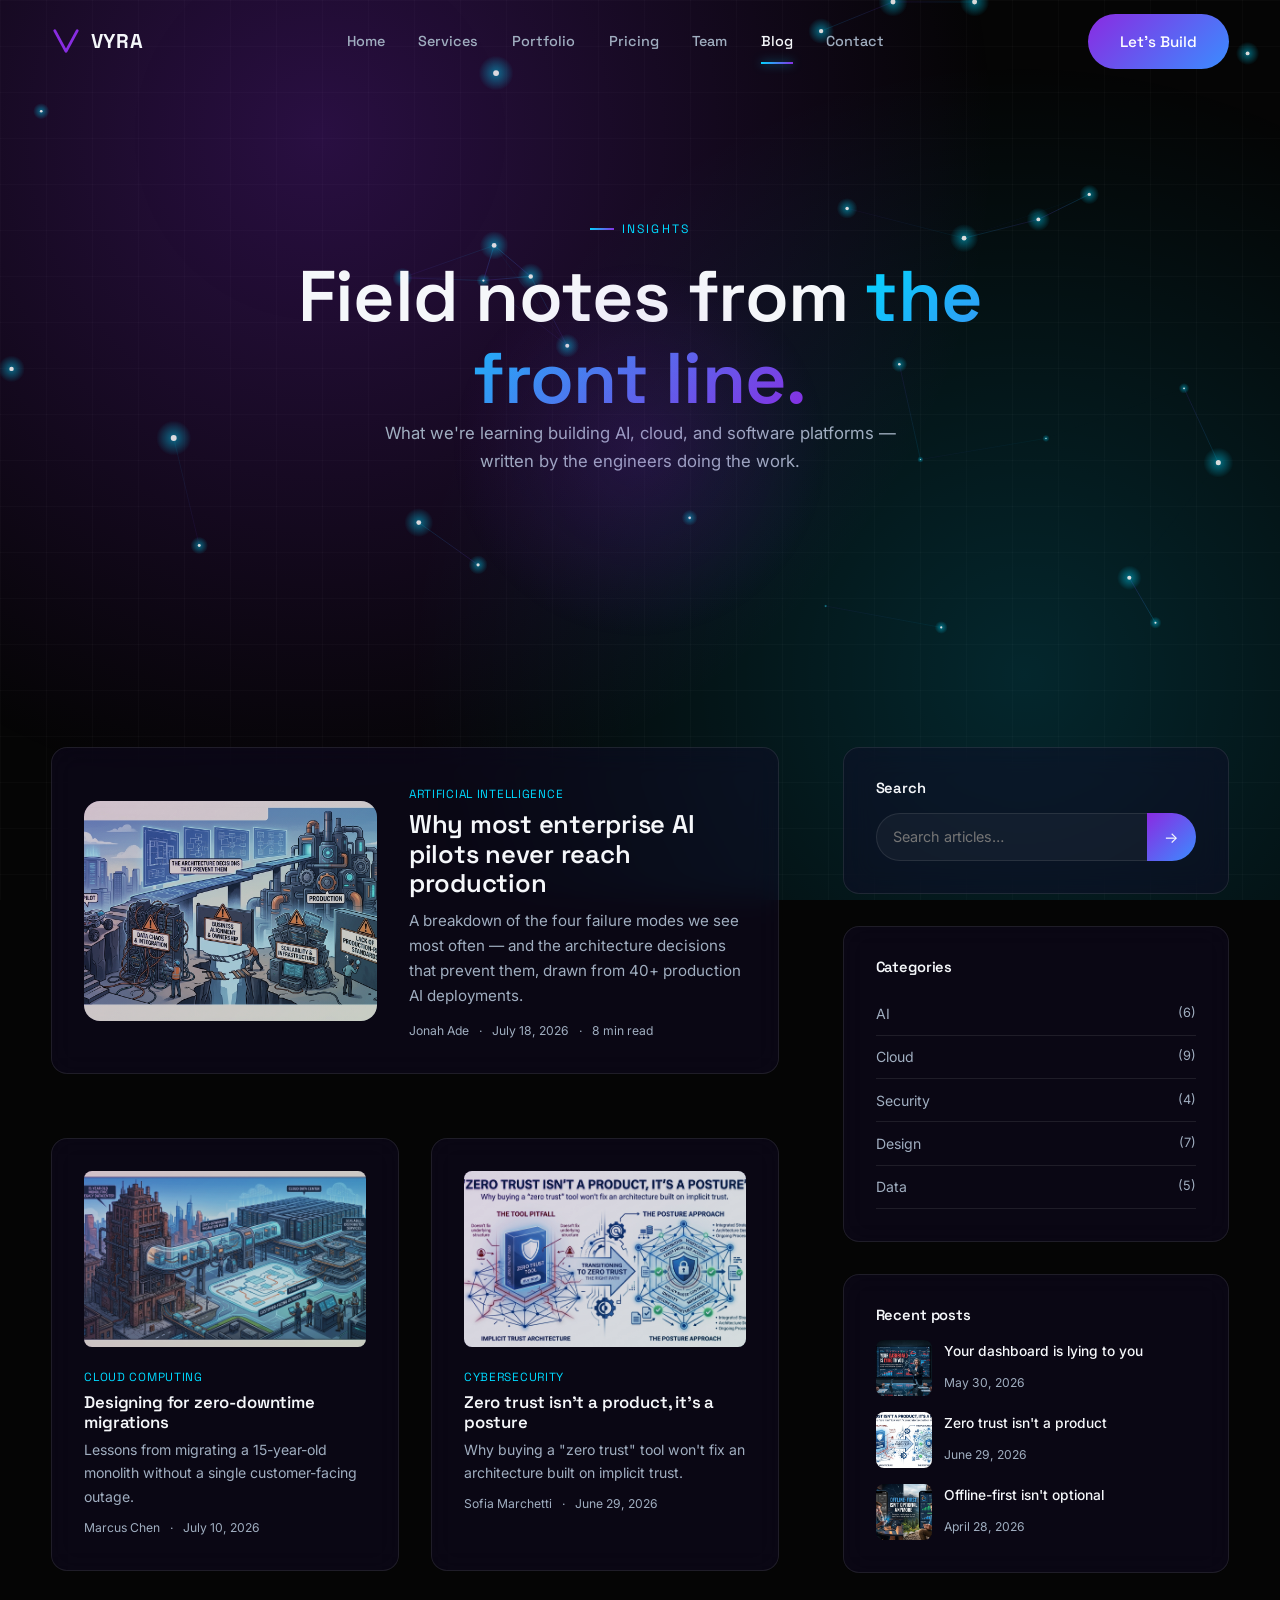
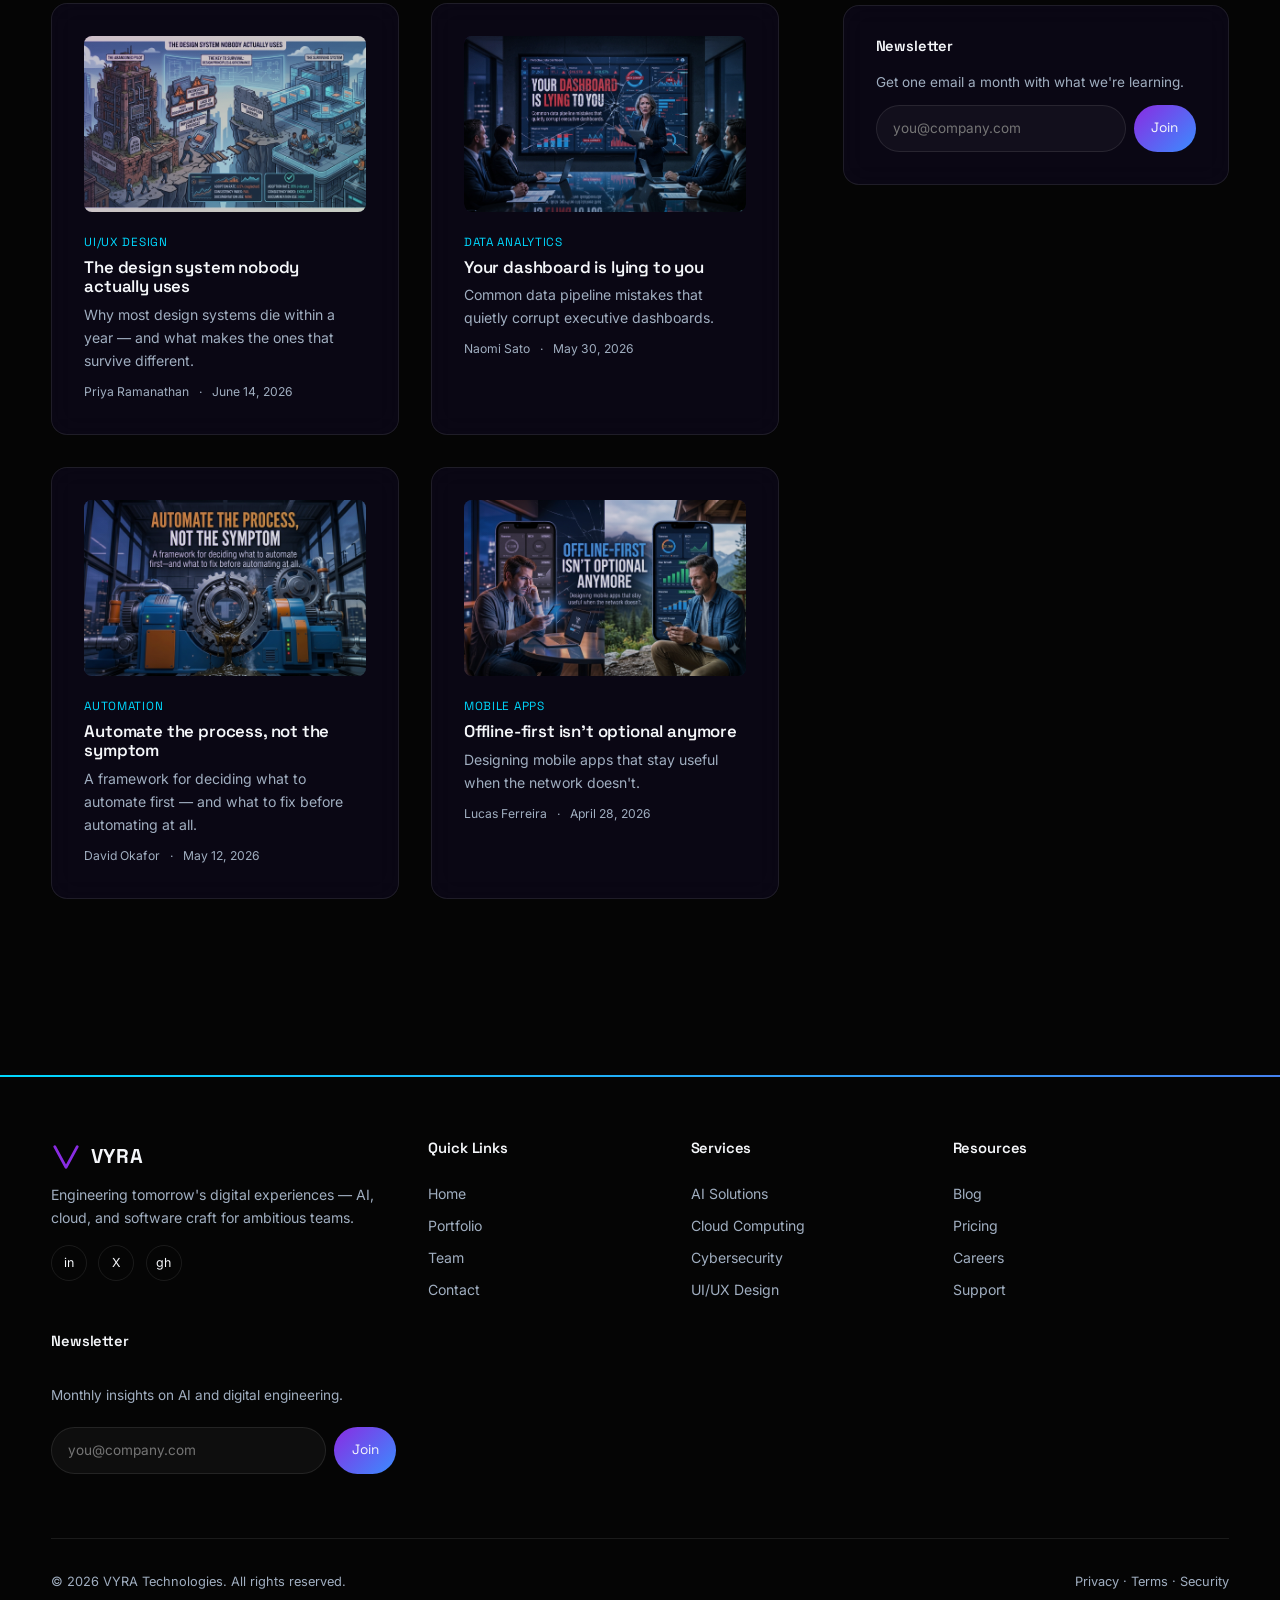
==== blog.html @ a4328eeb "initial commit" ====
<!DOCTYPE html>
<html lang="en">
<head>
<meta charset="UTF-8">
<meta name="viewport" content="width=device-width, initial-scale=1.0">
<title>Blog — VYRA</title>
<meta name="description" content="Insights on AI, cloud engineering, and digital transformation from the VYRA team.">
<link rel="icon" href="icons/favicon.svg" type="image/svg+xml">
<link rel="stylesheet" href="css/main.css">
<link rel="stylesheet" href="css/pages.css">
</head>
<body>

<div class="loader" aria-hidden="true">
  <div class="loader-mark"><svg viewBox="0 0 64 64" fill="none"><path d="M8 10 L32 54 L56 10" stroke="url(#lg)" stroke-width="6" stroke-linecap="round" stroke-linejoin="round"/><defs><linearGradient id="lg" x1="0" y1="0" x2="64" y2="64"><stop offset="0" stop-color="#8A2BE2"/><stop offset="1" stop-color="#00D9FF"/></linearGradient></defs></svg></div>
  <div class="loader-text">VYRA</div>
</div>

<a href="#main" class="skip-link">Skip to content</a>
<div class="scroll-progress"></div>
<div class="cursor-glow"></div>

<header class="navbar">
  <div class="nav-inner">
    <a href="index.html" class="brand"><span class="brand-mark"><svg viewBox="0 0 64 64" fill="none"><path d="M8 10 L32 54 L56 10" stroke="url(#navg)" stroke-width="6" stroke-linecap="round" stroke-linejoin="round"/><defs><linearGradient id="navg" x1="0" y1="0" x2="64" y2="64"><stop offset="0" stop-color="#8A2BE2"/><stop offset="1" stop-color="#00D9FF"/></linearGradient></defs></svg></span>VYRA</a>
    <nav class="nav-links" id="nav-links">
      <a href="index.html">Home</a>
      <a href="services.html">Services</a>
      <a href="portfolio.html">Portfolio</a>
      <a href="pricing.html">Pricing</a>
      <a href="team.html">Team</a>
      <a href="blog.html">Blog</a>
      <a href="contact.html">Contact</a>
    </nav>
    <div class="nav-cta"><a href="contact.html" class="btn btn-primary">Let's Build</a></div>
    <button class="nav-toggle" aria-label="Toggle menu" aria-expanded="false" aria-controls="nav-links"></button>
  </div>
</header>

<main id="main">
  <section class="hero hero-sub">
    <canvas aria-hidden="true"></canvas>
    <div class="container hero-content">
      <div class="eyebrow">Insights</div>
      <h1>Field notes from <span class="accent">the front line.</span></h1>
      <p class="lead">What we're learning building AI, cloud, and software platforms — written by the engineers doing the work.</p>
    </div>
  </section>

  <section>
    <div class="container">
      <div class="blog-layout">
        <div>
          <div class="glass-card featured-post reveal">
            <div class="banner"><img src="images/AI.png.png" alt="Why most enterprise AI pilots never reach production" loading="lazy" width="800" height="600"></div>
            <div class="body">
              <div class="post-cat">Artificial Intelligence</div>
              <h2 style="font-size:1.6rem">Why most enterprise AI pilots never reach production</h2>
              <p>A breakdown of the four failure modes we see most often — and the architecture decisions that prevent them, drawn from 40+ production AI deployments.</p>
              <div class="post-meta"><span>Jonah Ade</span><span>·</span><span>July 18, 2026</span><span>·</span><span>8 min read</span></div>
            </div>
          </div>

          <div id="blog-search-anchor"></div>
          <div class="post-grid">
            <div class="glass-card post-card reveal">
              <div class="banner-sm"><img src="images/cloudcomputing.png.png" alt="Designing for zero-downtime migrations" loading="lazy" width="640" height="400"></div>
              <div class="post-cat">Cloud Computing</div>
              <h3 style="font-size:1.05rem">Designing for zero-downtime migrations</h3>
              <p style="font-size:.88rem">Lessons from migrating a 15-year-old monolith without a single customer-facing outage.</p>
              <div class="post-meta"><span>Marcus Chen</span><span>·</span><span>July 10, 2026</span></div>
            </div>
            <div class="glass-card post-card reveal reveal-delay-1">
              <div class="banner-sm"><img src="images/cybersecurity.png.png" alt="Zero trust isn't a product, it's a posture" loading="lazy" width="640" height="400"></div>
              <div class="post-cat">Cybersecurity</div>
              <h3 style="font-size:1.05rem">Zero trust isn't a product, it's a posture</h3>
              <p style="font-size:.88rem">Why buying a "zero trust" tool won't fix an architecture built on implicit trust.</p>
              <div class="post-meta"><span>Sofia Marchetti</span><span>·</span><span>June 29, 2026</span></div>
            </div>
            <div class="glass-card post-card reveal reveal-delay-2">
              <div class="banner-sm"><img src="images/UIUX.png.png" alt="The design system nobody actually uses" loading="lazy" width="640" height="400"></div>
              <div class="post-cat">UI/UX Design</div>
              <h3 style="font-size:1.05rem">The design system nobody actually uses</h3>
              <p style="font-size:.88rem">Why most design systems die within a year — and what makes the ones that survive different.</p>
              <div class="post-meta"><span>Priya Ramanathan</span><span>·</span><span>June 14, 2026</span></div>
            </div>
            <div class="glass-card post-card reveal reveal-delay-3">
              <div class="banner-sm"><img src="images/dataanalytics.png.png" alt="Your dashboard is lying to you" loading="lazy" width="640" height="400"></div>
              <div class="post-cat">Data Analytics</div>
              <h3 style="font-size:1.05rem">Your dashboard is lying to you</h3>
              <p style="font-size:.88rem">Common data pipeline mistakes that quietly corrupt executive dashboards.</p>
              <div class="post-meta"><span>Naomi Sato</span><span>·</span><span>May 30, 2026</span></div>
            </div>
            <div class="glass-card post-card reveal">
              <div class="banner-sm"><img src="images/automation.png.png" alt="Automate the process, not the symptom" loading="lazy" width="640" height="400"></div>
              <div class="post-cat">Automation</div>
              <h3 style="font-size:1.05rem">Automate the process, not the symptom</h3>
              <p style="font-size:.88rem">A framework for deciding what to automate first — and what to fix before automating at all.</p>
              <div class="post-meta"><span>David Okafor</span><span>·</span><span>May 12, 2026</span></div>
            </div>
            <div class="glass-card post-card reveal reveal-delay-1">
              <div class="banner-sm"><img src="images/mobileapps.png.png" alt="Offline-first isn't optional anymore" loading="lazy" width="640" height="400"></div>
              <div class="post-cat">Mobile Apps</div>
              <h3 style="font-size:1.05rem">Offline-first isn't optional anymore</h3>
              <p style="font-size:.88rem">Designing mobile apps that stay useful when the network doesn't.</p>
              <div class="post-meta"><span>Lucas Ferreira</span><span>·</span><span>April 28, 2026</span></div>
            </div>
          </div>
          <p class="no-results">No articles match your search.</p>
        </div>

        <aside>
          <div class="glass-card sidebar-block reveal">
            <h4>Search</h4>
            <form class="search-box" role="search">
              <label for="blog-search" class="sr-only">Search articles</label>
              <input id="blog-search" type="text" placeholder="Search articles…">
              <button id="blog-search-btn" type="submit" aria-label="Search">→</button>
            </form>
          </div>
          <div class="glass-card sidebar-block reveal">
            <h4>Categories</h4>
            <div class="cat-list">
              <a href="#blog-search-anchor" data-cat="Artificial Intelligence">AI <span>(6)</span></a>
              <a href="#blog-search-anchor" data-cat="Cloud Computing">Cloud <span>(9)</span></a>
              <a href="#blog-search-anchor" data-cat="Cybersecurity">Security <span>(4)</span></a>
              <a href="#blog-search-anchor" data-cat="UI/UX Design">Design <span>(7)</span></a>
              <a href="#blog-search-anchor" data-cat="Data Analytics">Data <span>(5)</span></a>
            </div>
          </div>
          <div class="glass-card sidebar-block reveal">
            <h4>Recent posts</h4>
            <div class="recent-item"><img class="recent-thumb" src="images/dataanalytics.png.png" alt="Your dashboard is lying to you" loading="lazy"><div><strong>Your dashboard is lying to you</strong><div class="post-meta"><span>May 30, 2026</span></div></div></div>
            <div class="recent-item"><img class="recent-thumb" src="images/cybersecurity.png.png" alt="Zero trust isn't a product" loading="lazy"><div><strong>Zero trust isn't a product</strong><div class="post-meta"><span>June 29, 2026</span></div></div></div>
            <div class="recent-item"><img class="recent-thumb" src="images/mobileapps.png.png" alt="Offline-first isn't optional" loading="lazy"><div><strong>Offline-first isn't optional</strong><div class="post-meta"><span>April 28, 2026</span></div></div></div>
          </div>
          <div class="glass-card sidebar-block reveal">
            <h4>Newsletter</h4>
            <p style="font-size:.85rem">Get one email a month with what we're learning.</p>
            <form class="newsletter-mini"><input type="email" placeholder="you@company.com" aria-label="Email address"><button type="submit">Join</button></form>
          </div>
        </aside>
      </div>
    </div>
  </section>
</main>

<footer class="site-footer">
  <div class="container">
    <div class="footer-grid">
      <div class="footer-brand">
        <a href="index.html" class="brand"><span class="brand-mark"><svg viewBox="0 0 64 64" fill="none"><path d="M8 10 L32 54 L56 10" stroke="url(#fg6)" stroke-width="6" stroke-linecap="round" stroke-linejoin="round"/><defs><linearGradient id="fg6" x1="0" y1="0" x2="64" y2="64"><stop offset="0" stop-color="#8A2BE2"/><stop offset="1" stop-color="#00D9FF"/></linearGradient></defs></svg></span>VYRA</a>
        <p>Engineering tomorrow's digital experiences — AI, cloud, and software craft for ambitious teams.</p>
        <div class="social-row"><a href="#" aria-label="LinkedIn">in</a><a href="#" aria-label="X / Twitter">X</a><a href="#" aria-label="GitHub">gh</a></div>
      </div>
      <div><h4>Quick Links</h4><a href="index.html">Home</a><a href="portfolio.html">Portfolio</a><a href="team.html">Team</a><a href="contact.html">Contact</a></div>
      <div><h4>Services</h4><a href="services.html">AI Solutions</a><a href="services.html">Cloud Computing</a><a href="services.html">Cybersecurity</a><a href="services.html">UI/UX Design</a></div>
      <div><h4>Resources</h4><a href="blog.html">Blog</a><a href="pricing.html">Pricing</a><a href="404.html">Careers</a><a href="contact.html">Support</a></div>
      <div><h4>Newsletter</h4><p style="font-size:.85rem">Monthly insights on AI and digital engineering.</p>
        <form class="newsletter-mini"><input type="email" placeholder="you@company.com" aria-label="Email address"><button type="submit">Join</button></form>
      </div>
    </div>
    <div class="footer-bottom"><span>© 2026 VYRA Technologies. All rights reserved.</span><span>Privacy · Terms · Security</span></div>
  </div>
</footer>

<button class="back-to-top" aria-label="Back to top">↑</button>

<script src="js/main.js"></script>
<script src="js/components.js"></script>
<script src="js/blog.js"></script>
</body>
</html>
---- css/main.css ----
/* ============================================================
   VYRA — main.css
   Design tokens, reset, layout primitives, navbar, hero,
   glassmorphism components, footer. Shared across every page.
   ============================================================ */

@import url('https://fonts.googleapis.com/css2?family=Space+Grotesk:wght@400;500;600;700&family=Sora:wght@400;600;700&family=Inter:wght@400;500;600&display=swap');

/* ---------- Design Tokens ---------- */
:root {
  --black: #050505;
  --dark-purple: #120B2C;
  --accent-purple: #8A2BE2;
  --neon-blue: #00D9FF;
  --electric-blue: #3A8DFF;
  --white: #F5F7FA;
  --light-gray: #A0AEC0;

  --glass-bg: rgba(18, 11, 44, 0.4);
  --glass-border: rgba(255, 255, 255, 0.09);

  --grad-primary: linear-gradient(135deg, var(--accent-purple), var(--electric-blue));
  --grad-neon: linear-gradient(135deg, var(--neon-blue), var(--accent-purple));
  --grad-hero-bg: radial-gradient(circle at 25% 15%, rgba(138,43,226,0.28), transparent 55%),
                  radial-gradient(circle at 80% 75%, rgba(0,217,255,0.16), transparent 50%);

  --font-heading: 'Space Grotesk', 'Sora', sans-serif;
  --font-body: 'Inter', 'Plus Jakarta Sans', sans-serif;

  --fs-h1: clamp(2.3rem, 5.6vw, 4.6rem);
  --fs-h2: clamp(1.8rem, 3.6vw, 2.8rem);
  --fs-h3: clamp(1.25rem, 2.2vw, 1.6rem);

  --space-xs: .5rem;
  --space-sm: 1rem;
  --space-md: 2rem;
  --space-lg: 4rem;
  --space-xl: 7rem;

  --r-sm: 8px;
  --r-md: 16px;
  --r-lg: 26px;

  --ease: cubic-bezier(.22,1,.36,1);
  --transition: .35s var(--ease);
  --nav-h: 84px;
}

/* ---------- Reset ---------- */
*, *::before, *::after { box-sizing: border-box; margin: 0; padding: 0; }
html { scroll-behavior: smooth; }
body {
  background: var(--black);
  color: var(--white);
  font-family: var(--font-body);
  font-size: clamp(.95rem, 1vw, 1.05rem);
  line-height: 1.65;
  overflow-x: hidden;
}
img { max-width: 100%; display: block; }
a { color: inherit; text-decoration: none; }
ul { list-style: none; }
button { font: inherit; cursor: pointer; border: none; background: none; color: inherit; }
input, textarea, select { font: inherit; color: inherit; }
svg { width: 1em; height: 1em; }

::selection { background: var(--accent-purple); color: var(--white); }
::-webkit-scrollbar { width: 9px; }
::-webkit-scrollbar-track { background: var(--black); }
::-webkit-scrollbar-thumb { background: var(--accent-purple); border-radius: 10px; }

h1, h2, h3, h4 { font-family: var(--font-heading); font-weight: 600; line-height: 1.15; letter-spacing: -0.01em; }
h1 { font-size: var(--fs-h1); }
h2 { font-size: var(--fs-h2); }
h3 { font-size: var(--fs-h3); }
p { color: var(--light-gray); }

.container { width: min(1240px, 92%); margin-inline: auto; }
.accent {
  background: var(--grad-neon);
  -webkit-background-clip: text; background-clip: text; color: transparent;
}
.eyebrow {
  display: inline-flex; align-items: center; gap: .5rem;
  font-family: var(--font-heading); font-size: .76rem; letter-spacing: .18em;
  text-transform: uppercase; color: var(--neon-blue); margin-bottom: var(--space-sm);
}
.eyebrow::before { content: ""; width: 24px; height: 2px; background: var(--grad-neon); display: inline-block; }

.sr-only {
  position: absolute; width: 1px; height: 1px; padding: 0; margin: -1px;
  overflow: hidden; clip: rect(0,0,0,0); white-space: nowrap; border: 0;
}
.skip-link {
  position: absolute; left: -999px; top: 0; background: var(--accent-purple); color: #fff;
  padding: .6rem 1rem; z-index: 3000; border-radius: 0 0 8px 0;
}
.skip-link:focus { left: 0; top: 0; }

section { position: relative; padding: var(--space-xl) 0; }
.section-head { max-width: 620px; margin-bottom: var(--space-lg); }
.section-head.center { max-width: 700px; margin-inline: auto; text-align: center; }
.section-head p { margin-top: var(--space-sm); }
.mt-2 { margin-top: var(--space-md); }
.text-center { text-align: center; }

/* Background grid + ambient glow, applied globally */
body::before {
  content: ""; position: fixed; inset: 0; z-index: -2;
  background-image:
    linear-gradient(rgba(255,255,255,0.025) 1px, transparent 1px),
    linear-gradient(90deg, rgba(255,255,255,0.025) 1px, transparent 1px);
  background-size: 46px 46px; pointer-events: none;
}
body::after { content: ""; position: fixed; inset: 0; z-index: -1; background: var(--grad-hero-bg); pointer-events: none; }

/* ---------- Buttons ---------- */
.btn {
  position: relative; display: inline-flex; align-items: center; justify-content: center;
  gap: .5rem; padding: .95rem 2rem; border-radius: 999px;
  font-family: var(--font-heading); font-weight: 500; font-size: .95rem;
  transition: transform var(--transition), box-shadow var(--transition), border-color var(--transition), color var(--transition);
  overflow: hidden; isolation: isolate; white-space: nowrap;
}
.btn-primary { background: var(--grad-primary); color: #fff; }
.btn-primary:hover { transform: translateY(-3px); box-shadow: 0 14px 34px rgba(138,43,226,.45); }
.btn-secondary {
  background: transparent; color: var(--white); border: 1px solid var(--glass-border);
  backdrop-filter: blur(6px);
}
.btn-secondary:hover { border-color: var(--neon-blue); color: var(--neon-blue); transform: translateY(-3px); }
.btn-block { width: 100%; }
.btn .ripple {
  position: absolute; border-radius: 50%; transform: scale(0);
  animation: ripple .6s linear; background: rgba(255,255,255,.5); pointer-events: none;
}
@keyframes ripple { to { transform: scale(3); opacity: 0; } }

/* ---------- Loading Screen ---------- */
.loader {
  position: fixed; inset: 0; z-index: 9999; background: var(--black);
  display: flex; flex-direction: column; align-items: center; justify-content: center; gap: 1.4rem;
  transition: opacity .6s ease, visibility .6s ease;
}
.loader.hidden { opacity: 0; visibility: hidden; pointer-events: none; }
.loader-mark { width: 56px; height: 56px; position: relative; animation: spinRing 1.4s linear infinite; }
.loader-mark svg { width: 100%; height: 100%; }
@keyframes spinRing { 0% { transform: rotate(0deg) scale(1); } 50% { transform: rotate(180deg) scale(1.1); } 100% { transform: rotate(360deg) scale(1); } }
.loader-text {
  font-family: var(--font-heading); font-size: 1.1rem; letter-spacing: .35em;
  color: var(--light-gray);
}

/* ---------- Cursor Glow ---------- */
.cursor-glow {
  position: fixed; width: 380px; height: 380px; border-radius: 50%;
  background: radial-gradient(circle, rgba(138,43,226,.16), transparent 70%);
  pointer-events: none; z-index: 5; transform: translate(-50%,-50%); will-change: transform;
}
@media (max-width: 900px), (hover: none) { .cursor-glow { display: none; } }

/* ---------- Scroll Progress ---------- */
.scroll-progress {
  position: fixed; top: 0; left: 0; height: 3px; background: var(--grad-neon);
  z-index: 1001; width: 0%;
}

/* ---------- Navbar ---------- */
.navbar {
  position: fixed; top: 0; left: 0; right: 0; z-index: 1000; height: var(--nav-h);
  display: flex; align-items: center; border-bottom: 1px solid transparent;
  transition: background var(--transition), backdrop-filter var(--transition), border-color var(--transition), height var(--transition);
}
.navbar.scrolled {
  background: rgba(5,5,5,.68); backdrop-filter: blur(18px) saturate(140%);
  border-bottom: 1px solid var(--glass-border); height: 72px;
}
.nav-inner { width: min(1240px, 92%); margin-inline: auto; display: flex; align-items: center; justify-content: space-between; gap: 1.5rem; }
.brand { display: flex; align-items: center; gap: .6rem; font-family: var(--font-heading); font-size: 1.25rem; font-weight: 700; letter-spacing: .03em; flex-shrink: 0; }
.brand-mark { width: 30px; height: 30px; display: inline-flex; }
.brand-mark svg { width: 100%; height: 100%; }

.nav-links { display: flex; align-items: center; gap: 2.1rem; }
.nav-links a {
  position: relative; font-family: var(--font-heading); font-size: .9rem; font-weight: 500;
  color: var(--light-gray); padding: .4rem 0; transition: color var(--transition);
}
.nav-links a::after {
  content: ""; position: absolute; left: 0; bottom: -4px; width: 0; height: 2px;
  background: var(--grad-neon); transition: width var(--transition); box-shadow: 0 0 10px rgba(0,217,255,.6);
}
.nav-links a:hover { color: var(--white); }
.nav-links a:hover::after, .nav-links a.active::after { width: 100%; }
.nav-links a.active { color: var(--white); }

.nav-cta { display: flex; align-items: center; flex-shrink: 0; }

.nav-toggle {
  display: none; position: relative; width: 26px; height: 20px; flex-shrink: 0;
  background-image: linear-gradient(var(--white), var(--white));
  background-repeat: no-repeat; background-position: center; background-size: 100% 2px;
}
.nav-toggle::before, .nav-toggle::after {
  content: ""; position: absolute; left: 0; width: 100%; height: 2px; background: var(--white);
  transition: transform .3s var(--ease), top .3s var(--ease), opacity .3s var(--ease);
}
.nav-toggle::before { top: 0; }
.nav-toggle::after { top: 18px; }
.nav-toggle.active { background-image: none; }
.nav-toggle.active::before { top: 9px; transform: rotate(45deg); }
.nav-toggle.active::after { top: 9px; transform: rotate(-45deg); }

@media (max-width: 900px) {
  .nav-links {
    position: fixed; top: var(--nav-h); right: 0; height: calc(100vh - var(--nav-h));
    width: min(300px, 82vw); background: rgba(9,6,24,.97); backdrop-filter: blur(20px);
    border-left: 1px solid var(--glass-border); flex-direction: column; align-items: flex-start;
    justify-content: flex-start; gap: 0; padding: 1.6rem 2rem;
    transform: translateX(100%); transition: transform .45s var(--ease);
    z-index: 1001;
  }
  .nav-links.mobile-open { transform: translateX(0); }
  .nav-links a { width: 100%; padding: .9rem 0; font-size: 1.05rem; }
  .nav-cta { display: none; }
  .nav-cta.mobile-open {
    display: flex; position: fixed; bottom: 1.6rem; right: 5%; left: 5%; z-index: 1002;
  }
  .nav-cta.mobile-open .btn { width: 100%; }
  .nav-toggle { display: block; }
}

/* ---------- Hero ---------- */
.hero { position: relative; min-height: 100vh; display: flex; align-items: center; padding-top: var(--nav-h); overflow: hidden; }
.hero canvas { position: absolute; inset: 0; z-index: 0; opacity: .85; width: 100%; height: 100%; }

/* Homepage hero video background */
.hero-video-wrap {
  position: absolute; inset: 0; z-index: 0; overflow: hidden;
  background: linear-gradient(135deg, var(--bg-purple), var(--bg-deep)); /* shows if video fails/hasn't loaded */
}
.hero-video {
  width: 100%; height: 100%; object-fit: cover; object-position: center;
  filter: saturate(0.9) brightness(0.55);
}
.hero-video-overlay {
  position: absolute; inset: 0;
  background:
    linear-gradient(180deg, rgba(5,5,5,.55) 0%, rgba(5,5,5,.7) 55%, rgba(5,5,5,.95) 100%),
    radial-gradient(circle at 25% 30%, rgba(138,43,226,.25), transparent 60%);
}
/* Save data / bandwidth on small screens: drop the video, keep the poster as a plain background */
@media (max-width: 640px) {
  .hero-video { display: none; }
  .hero-video-wrap { background: url('../images/hero-poster.jpg') center / cover no-repeat; }
}
/* Respect reduced-motion preference: freeze on the poster frame instead of autoplaying */
@media (prefers-reduced-motion: reduce) {
  .hero-video { display: none; }
  .hero-video-wrap { background: url('../images/hero-poster.jpg') center / cover no-repeat; }
}

.hero-content { position: relative; z-index: 2; max-width: 640px; padding-block: var(--space-lg); }
.hero-content .lead { max-width: 520px; font-size: 1.05rem; margin-bottom: var(--space-md); }
.hero-actions { display: flex; gap: 1rem; flex-wrap: wrap; }

.hero-sub { min-height: auto; padding-top: calc(var(--nav-h) + var(--space-lg)); padding-bottom: var(--space-lg); text-align: center; }
.hero-sub .hero-content { max-width: 720px; margin-inline: auto; }
.hero-sub .eyebrow { justify-content: center; }
.hero-sub .lead { margin-inline: auto; }

/* ---------- Trusted By strip ---------- */
/* ---------- Homepage: Selected Projects thumbnails ---------- */
.work-thumb { position: relative; height: 180px; overflow: hidden; }
.work-thumb img {
  width: 100%; height: 100%; object-fit: cover; object-position: center;
  filter: saturate(0.9) brightness(0.85);
  transition: transform var(--transition);
}
.work-card:hover .work-thumb img { transform: scale(1.08); }
.work-thumb .tint {
  position: absolute; inset: 0;
  background: linear-gradient(135deg, rgba(138,43,226,0.25), rgba(0,217,255,0.12));
  mix-blend-mode: overlay; pointer-events: none;
}

.trusted-by { padding: var(--space-md) 0; border-top: 1px solid var(--glass-border); border-bottom: 1px solid var(--glass-border); }
.logo-strip { overflow: hidden; }
.logo-strip .track { display: flex; gap: 4rem; width: max-content; animation: scrollLogos 22s linear infinite; }
.logo-strip span {
  font-family: var(--font-heading); font-weight: 600; font-size: 1.05rem; color: var(--light-gray);
  opacity: .6; white-space: nowrap; transition: opacity var(--transition), color var(--transition);
}
.logo-strip span:hover { opacity: 1; color: var(--neon-blue); }
@keyframes scrollLogos { from { transform: translateX(0); } to { transform: translateX(-50%); } }

/* ---------- Glass Card ---------- */
.glass-card {
  background: var(--glass-bg); border: 1px solid var(--glass-border); border-radius: var(--r-md);
  backdrop-filter: blur(14px); padding: var(--space-md); position: relative;
  transition: transform var(--transition), box-shadow var(--transition), border-color var(--transition);
}
.glass-card:hover { transform: translateY(-6px); box-shadow: 0 20px 50px rgba(0,0,0,.35); border-color: rgba(0,217,255,.3); }

/* Grid layouts */
.grid-3 { display: grid; grid-template-columns: repeat(3, 1fr); gap: var(--space-md); }
.grid-2 { display: grid; grid-template-columns: repeat(2, 1fr); gap: var(--space-md); }
@media (max-width: 1000px) { .grid-3 { grid-template-columns: repeat(2,1fr); } }
@media (max-width: 640px) { .grid-3, .grid-2 { grid-template-columns: 1fr; } }

/* ---------- Service card (home preview) ---------- */
.service-icon {
  width: 54px; height: 54px; border-radius: var(--r-sm); display: flex; align-items: center; justify-content: center;
  background: var(--grad-primary); margin-bottom: var(--space-sm); font-size: 1.4rem;
  animation: pulseIcon 3.5s ease-in-out infinite;
}
.service-icon svg { width: 26px; height: 26px; }
@keyframes pulseIcon { 0%,100% { box-shadow: 0 0 0 0 rgba(138,43,226,.4); } 50% { box-shadow: 0 0 0 9px rgba(138,43,226,0); } }
.service-card h3 { margin-bottom: .5rem; }

/* Stats */
.stat { text-align: center; }
.stat .num {
  font-family: var(--font-heading); font-size: clamp(2rem, 3.4vw, 2.8rem); font-weight: 700;
  background: var(--grad-neon); -webkit-background-clip: text; background-clip: text; color: transparent;
}
.stat .label { font-size: .85rem; color: var(--light-gray); margin-top: .3rem; }

/* ---------- Testimonial Slider ---------- */
.testi-slider { overflow: hidden; text-align: center; }
.testi-track { display: flex; transition: transform .6s var(--ease); }
.testi-slide { min-width: 100%; padding: 0 .5rem; }
.testi-slide p { font-size: 1.15rem; color: var(--white); font-family: var(--font-heading); font-weight: 400; margin-bottom: 1rem; }
.testi-slide strong { font-size: .85rem; color: var(--light-gray); font-weight: 500; }
.testi-nav { display: flex; justify-content: center; gap: .5rem; margin-top: var(--space-md); }
.testi-dot { width: 9px; height: 9px; border-radius: 50%; background: var(--glass-border); transition: background var(--transition), transform var(--transition); }
.testi-dot.active { background: var(--neon-blue); transform: scale(1.3); }

/* ---------- CTA Banner ---------- */
.cta-banner {
  border-radius: var(--r-lg); padding: var(--space-lg) var(--space-md); text-align: center;
  background: linear-gradient(135deg, rgba(138,43,226,.24), rgba(0,217,255,.12));
  border: 1px solid var(--glass-border);
}

/* ---------- Footer ---------- */
.site-footer { position: relative; padding-top: var(--space-lg); padding-bottom: var(--space-md); border-top: 1px solid var(--glass-border); margin-top: var(--space-lg); }
.site-footer::before {
  content: ""; position: absolute; top: -1px; left: 0; right: 0; height: 2px;
  background: var(--grad-neon); background-size: 200% 100%; animation: glowMove 5s linear infinite;
}
@keyframes glowMove { from { background-position: 0% 0; } to { background-position: 200% 0; } }
.footer-grid { display: grid; grid-template-columns: 1.5fr 1fr 1fr 1.2fr; gap: var(--space-md); padding-bottom: var(--space-lg); }
.footer-grid h4 { font-size: .92rem; margin-bottom: 1rem; color: var(--white); }
.footer-grid p { font-size: .88rem; margin-top: .6rem; }
.footer-grid > div:not(.footer-brand) { display: flex; flex-direction: column; gap: .55rem; }
.footer-grid > div:not(.footer-brand) a { font-size: .88rem; color: var(--light-gray); transition: color var(--transition); }
.footer-grid > div:not(.footer-brand) a:hover { color: var(--neon-blue); }
.social-row { display: flex; gap: .7rem; margin-top: 1rem; }
.social-row a {
  width: 36px; height: 36px; border-radius: 50%; border: 1px solid var(--glass-border);
  display: flex; align-items: center; justify-content: center; font-size: .78rem;
  transition: border-color var(--transition), color var(--transition), transform var(--transition);
}
.social-row a:hover { border-color: var(--neon-blue); color: var(--neon-blue); transform: translateY(-3px); }
.newsletter-mini { display: flex; gap: .5rem; margin-top: .7rem; }
.newsletter-mini input {
  flex: 1; min-width: 0; padding: .7rem 1rem; border-radius: 999px;
  background: rgba(255,255,255,.04); border: 1px solid var(--glass-border); font-size: .85rem;
}
.newsletter-mini input:focus { outline: none; border-color: var(--neon-blue); }
.newsletter-mini button {
  padding: .7rem 1.1rem; border-radius: 999px; background: var(--grad-primary); font-family: var(--font-heading);
  font-size: .85rem; flex-shrink: 0;
}
.footer-bottom {
  display: flex; justify-content: space-between; align-items: center; flex-wrap: wrap; gap: 1rem;
  padding-top: var(--space-md); border-top: 1px solid var(--glass-border); font-size: .8rem; color: var(--light-gray);
}
@media (max-width: 900px) { .footer-grid { grid-template-columns: 1fr 1fr; } }
@media (max-width: 560px) { .footer-grid { grid-template-columns: 1fr; } }

/* ---------- Back to top ---------- */
.back-to-top {
  position: fixed; bottom: 2rem; right: 2rem; width: 46px; height: 46px; border-radius: 50%;
  background: var(--grad-primary); display: flex; align-items: center; justify-content: center;
  z-index: 500; opacity: 0; visibility: hidden; transform: translateY(10px);
  transition: opacity var(--transition), visibility var(--transition), transform var(--transition);
  box-shadow: 0 8px 24px rgba(138,43,226,.4); font-size: 1.1rem;
}
.back-to-top.show { opacity: 1; visibility: visible; transform: translateY(0); }

/* ---------- Toast ---------- */
#toast-container { position: fixed; top: 100px; right: 1.4rem; z-index: 2000; display: flex; flex-direction: column; gap: .8rem; }
.toast {
  background: rgba(18,11,44,.92); border: 1px solid var(--glass-border); border-left: 3px solid var(--neon-blue);
  backdrop-filter: blur(14px); padding: 1rem 1.3rem; border-radius: var(--r-sm); min-width: 250px;
  max-width: 320px; box-shadow: 0 10px 30px rgba(0,0,0,.4); animation: toastIn .4s ease forwards; font-size: .88rem;
}
.toast strong { display: block; margin-bottom: .2rem; font-family: var(--font-heading); }
.toast.error { border-left-color: #FF5C7A; }
@keyframes toastIn { from { opacity: 0; transform: translateX(40px); } to { opacity: 1; transform: translateX(0); } }
.toast.hide { animation: toastOut .4s ease forwards; }
@keyframes toastOut { to { opacity: 0; transform: translateX(40px); } }

/* ---------- Scroll Reveal ---------- */
.reveal { opacity: 0; transform: translateY(34px); transition: opacity .8s ease, transform .8s var(--ease); }
.reveal.visible { opacity: 1; transform: translateY(0); }
.reveal-delay-1.visible { transition-delay: .12s; }
.reveal-delay-2.visible { transition-delay: .24s; }
.reveal-delay-3.visible { transition-delay: .36s; }

/* Reduced motion */
@media (prefers-reduced-motion: reduce) {
  *, *::before, *::after { animation-duration: .001ms !important; animation-iteration-count: 1 !important; transition-duration: .001ms !important; scroll-behavior: auto !important; }
}

/* Focus visibility */
a:focus-visible, button:focus-visible, input:focus-visible, textarea:focus-visible, select:focus-visible {
  outline: 2px solid var(--neon-blue); outline-offset: 2px;
}
---- css/pages.css ----
/* ============================================================
   VYRA — pages.css
   Page-specific layouts.
   ============================================================ */

/* ---------- Services page ---------- */
.service-card { cursor: default; }
.service-card .more {
  display: inline-flex; align-items: center; gap: .4rem; margin-top: 1rem;
  font-family: var(--font-heading); font-size: .85rem; color: var(--neon-blue); cursor: pointer;
}
.service-card .more svg { transition: transform var(--transition); }
.service-card.expanded .more svg { transform: rotate(180deg); }
.service-card .details { max-height: 0; overflow: hidden; transition: max-height .4s ease; }
.service-card.expanded .details { max-height: 220px; margin-top: 1rem; }
.service-card .details p { font-size: .88rem; }

/* ---------- Portfolio ---------- */
.filter-bar { display: flex; flex-wrap: wrap; gap: .7rem; margin-bottom: var(--space-lg); }
.filter-btn {
  padding: .6rem 1.3rem; border-radius: 999px; border: 1px solid var(--glass-border);
  font-family: var(--font-heading); font-size: .85rem; color: var(--light-gray); transition: all var(--transition);
}
.filter-btn:hover { color: var(--white); border-color: var(--neon-blue); }
.filter-btn.active { background: var(--grad-primary); color: #fff; border-color: transparent; }

.portfolio-grid { display: grid; grid-template-columns: repeat(3, 1fr); gap: var(--space-md); }
@media (max-width: 1000px) { .portfolio-grid { grid-template-columns: repeat(2,1fr); } }
@media (max-width: 640px) { .portfolio-grid { grid-template-columns: 1fr; } }

.portfolio-item {
  position: relative; border-radius: var(--r-md); overflow: hidden; aspect-ratio: 4/3;
  border: 1px solid var(--glass-border); cursor: pointer; transition: transform var(--transition);
}
.portfolio-item[hidden] { display: none; }
.portfolio-item .thumb {
  position: absolute; inset: 0;
  width: 100%; height: 100%;
  object-fit: cover; object-position: center;
  filter: saturate(0.9) brightness(0.85);
  transition: transform .6s var(--ease), filter .6s var(--ease);
}
.portfolio-item:hover .thumb { transform: scale(1.12); filter: saturate(1) brightness(0.95); }
.portfolio-item .tint {
  position: absolute; inset: 0;
  background: linear-gradient(135deg, rgba(138,43,226,0.25), rgba(0,217,255,0.12));
  mix-blend-mode: overlay;
  pointer-events: none;
}
.portfolio-item .overlay {
  position: absolute; inset: 0; background: linear-gradient(180deg, rgba(5,5,5,0) 25%, rgba(5,5,5,.94) 100%);
  display: flex; flex-direction: column; justify-content: flex-end; padding: 1.3rem;
}
.portfolio-item .tag {
  align-self: flex-start; margin-bottom: .6rem; font-size: .72rem; font-family: var(--font-heading);
  padding: .28rem .7rem; border-radius: 999px; border: 1px solid var(--glass-border); color: var(--white);
}
.portfolio-item h3 { font-size: 1.05rem; }

/* Modal (portfolio + team) */
.modal-overlay {
  position: fixed; inset: 0; background: rgba(0,0,0,.75); backdrop-filter: blur(6px); z-index: 2000;
  display: flex; align-items: center; justify-content: center; opacity: 0; visibility: hidden;
  transition: opacity var(--transition), visibility var(--transition); padding: 1.5rem;
}
.modal-overlay.open { opacity: 1; visibility: visible; }
.modal-box {
  background: var(--dark-purple); border: 1px solid var(--glass-border); border-radius: var(--r-lg);
  max-width: 600px; width: 100%; max-height: 85vh; overflow-y: auto; padding: var(--space-md);
  position: relative; transform: scale(.92) translateY(20px); transition: transform var(--transition);
}
.modal-overlay.open .modal-box { transform: scale(1) translateY(0); }
.modal-close {
  position: absolute; top: 1.3rem; right: 1.3rem; width: 34px; height: 34px; border-radius: 50%;
  border: 1px solid var(--glass-border); display: flex; align-items: center; justify-content: center; font-size: 1.1rem;
}
.modal-avatar {
  display: block; width: 96px; height: 96px; border-radius: 50%; margin: 0 auto 1.2rem;
  object-fit: cover; object-position: center top;
  background: var(--grad-primary);
  border: 2px solid var(--glass-border);
}
.modal-banner {
  display: block; width: 100%; height: 180px; border-radius: var(--r-sm);
  background: var(--grad-primary); margin-bottom: 1.2rem;
  object-fit: cover; object-position: center;
}
.modal-box h3 { margin-bottom: .5rem; }
.modal-meta { display: flex; flex-direction: column; gap: .5rem; margin: 1rem 0; font-size: .88rem; }
.modal-meta div { display: flex; gap: .5rem; }
.modal-meta strong { min-width: 90px; color: var(--white); font-family: var(--font-heading); font-size: .8rem; }
.post-cat {
  display: inline-block; font-size: .74rem; font-family: var(--font-heading); color: var(--neon-blue);
  text-transform: uppercase; letter-spacing: .06em; margin-bottom: .4rem;
}

/* ---------- Pricing ---------- */
.toggle-row { display: flex; align-items: center; justify-content: center; gap: 1rem; margin-bottom: var(--space-lg); }
.toggle-row span { font-family: var(--font-heading); font-size: .9rem; color: var(--light-gray); }
.toggle-switch { width: 56px; height: 30px; border-radius: 999px; background: rgba(255,255,255,.08); border: 1px solid var(--glass-border); position: relative; }
.toggle-switch .knob { position: absolute; top: 3px; left: 3px; width: 22px; height: 22px; border-radius: 50%; background: var(--grad-neon); transition: transform var(--transition); }
.toggle-switch.yearly .knob { transform: translateX(26px); }
.save-badge { font-size: .68rem; background: var(--grad-neon); color: var(--black); padding: .16rem .5rem; border-radius: 999px; margin-left: .3rem; font-family: var(--font-heading); }

.pricing-grid { display: grid; grid-template-columns: repeat(3, 1fr); gap: var(--space-md); align-items: start; }
@media (max-width: 950px) { .pricing-grid { grid-template-columns: 1fr; max-width: 440px; margin-inline: auto; } }
.price-card { text-align: center; }
.price-card.popular { border-color: var(--neon-blue); transform: scale(1.04); box-shadow: 0 20px 60px rgba(0,217,255,.15); }
.popular-badge {
  position: absolute; top: -14px; left: 50%; transform: translateX(-50%); background: var(--grad-neon);
  color: var(--black); font-family: var(--font-heading); font-size: .72rem; font-weight: 700; padding: .35rem 1rem; border-radius: 999px;
}
.price-amount { font-family: var(--font-heading); font-size: 2.4rem; font-weight: 700; margin: 1rem 0 .3rem; }
.price-amount span[data-cycle-label] { font-size: .9rem; color: var(--light-gray); font-weight: 400; margin-left: .3rem; }
.price-card ul { text-align: left; margin: 1.4rem 0; display: flex; flex-direction: column; gap: .7rem; }
.price-card ul li { font-size: .88rem; color: var(--light-gray); display: flex; gap: .55rem; align-items: flex-start; }
.price-card ul li svg { flex-shrink: 0; margin-top: 2px; color: var(--neon-blue); width: 16px; height: 16px; }

.table-wrap { overflow-x: auto; }
.compare-table { width: 100%; border-collapse: collapse; min-width: 560px; }
.compare-table th, .compare-table td { padding: .9rem; text-align: center; border-bottom: 1px solid var(--glass-border); font-size: .88rem; }
.compare-table th:first-child, .compare-table td:first-child { text-align: left; color: var(--white); font-family: var(--font-heading); }
.compare-table th { font-family: var(--font-heading); color: var(--white); }
.compare-table svg { color: var(--neon-blue); width: 17px; height: 17px; }

.faq-item { border-bottom: 1px solid var(--glass-border); }
.faq-item:last-child { border-bottom: none; }
.faq-q { display: flex; align-items: center; justify-content: space-between; width: 100%; text-align: left; padding: 1.3rem 0; font-family: var(--font-heading); font-size: .98rem; gap: 1rem; }
.faq-q svg { flex-shrink: 0; transition: transform var(--transition); }
.faq-item.open .faq-q svg { transform: rotate(45deg); }
.faq-a { max-height: 0; overflow: hidden; transition: max-height .4s ease; }
.faq-a p { font-size: .9rem; }
.faq-item.open .faq-a { padding-bottom: 1.3rem; }

/* ---------- Team ---------- */
.team-grid { display: grid; grid-template-columns: repeat(4, 1fr); gap: var(--space-md); }
@media (max-width: 1000px) { .team-grid { grid-template-columns: repeat(2,1fr); } }
@media (max-width: 560px) { .team-grid { grid-template-columns: 1fr; } }
.team-card { text-align: center; cursor: pointer; }
.team-avatar {
  width: 96px; height: 96px; border-radius: 50%; margin: 0 auto 1rem;
  object-fit: cover; object-position: center top;
  border: 2px solid var(--glass-border);
  transition: transform var(--transition), border-color var(--transition);
}
.team-card:hover .team-avatar { transform: scale(1.08); border-color: var(--neon-blue); }
.team-card h3 { font-size: 1.02rem; }
.team-role { font-size: .82rem; color: var(--neon-blue); font-family: var(--font-heading); margin: .25rem 0 .8rem; }
.team-social { display: flex; justify-content: center; gap: .55rem; }
.team-social a {
  width: 30px; height: 30px; border-radius: 50%; border: 1px solid var(--glass-border);
  display: flex; align-items: center; justify-content: center; font-size: .74rem; transition: all var(--transition);
}
.team-social a:hover { border-color: var(--neon-blue); color: var(--neon-blue); }

.timeline { position: relative; padding-left: 1.6rem; border-left: 2px solid var(--glass-border); display: flex; flex-direction: column; gap: 1.6rem; }
.timeline-item { position: relative; }
.timeline-item::before {
  content: ""; position: absolute; left: -2.05rem; top: 4px; width: 12px; height: 12px; border-radius: 50%;
  background: var(--grad-neon); box-shadow: 0 0 0 4px rgba(0,217,255,.15);
}
.timeline-item h4 { font-family: var(--font-heading); font-size: 1.4rem; color: var(--neon-blue); margin-bottom: .3rem; }
.timeline-item p { font-size: .9rem; }

/* ---------- Blog ---------- */
.blog-layout { display: grid; grid-template-columns: 2.1fr 1fr; gap: var(--space-lg); align-items: start; }
@media (max-width: 900px) { .blog-layout { grid-template-columns: 1fr; } }

.featured-post { display: grid; grid-template-columns: 1fr 1.15fr; gap: var(--space-md); align-items: center; margin-bottom: var(--space-lg); overflow: hidden; }
@media (max-width: 700px) { .featured-post { grid-template-columns: 1fr; } }
.featured-post .banner {
  aspect-ratio: 4/3; border-radius: var(--r-md); overflow: hidden; position: relative;
}
.featured-post .banner img {
  width: 100%; height: 100%; object-fit: cover; object-position: center;
  filter: saturate(0.9) brightness(0.85);
}
.featured-post .banner::after {
  content: ""; position: absolute; inset: 0;
  background: linear-gradient(135deg, rgba(138,43,226,0.25), rgba(0,217,255,0.12));
  mix-blend-mode: overlay; pointer-events: none;
}
.featured-post .body h2 { margin-bottom: .6rem; }
.featured-post .body p { margin-bottom: .8rem; font-size: .95rem; }

.post-grid { display: grid; grid-template-columns: repeat(2, 1fr); gap: var(--space-md); }
@media (max-width: 700px) { .post-grid { grid-template-columns: 1fr; } }
.banner-sm {
  aspect-ratio: 16/10; border-radius: var(--r-sm); margin-bottom: 1rem;
  overflow: hidden; position: relative;
}
.banner-sm img {
  width: 100%; height: 100%; object-fit: cover; object-position: center;
  filter: saturate(0.9) brightness(0.85);
}
.banner-sm::after {
  content: ""; position: absolute; inset: 0;
  background: linear-gradient(135deg, rgba(138,43,226,0.25), rgba(0,217,255,0.12));
  mix-blend-mode: overlay; pointer-events: none;
}
.post-card h3 { margin-bottom: .4rem; }
.post-meta { display: flex; gap: .6rem; flex-wrap: wrap; font-size: .76rem; color: var(--light-gray); margin-top: .6rem; }
.no-results { display: none; text-align: center; padding: var(--space-md) 0; font-size: .9rem; }
.no-results.show { display: block; }

.sidebar-block { margin-bottom: var(--space-md); }
.sidebar-block h4 { font-size: .92rem; margin-bottom: 1rem; }
.search-box { display: flex; }
.search-box input { flex: 1; min-width: 0; padding: .7rem 1rem; border-radius: 999px 0 0 999px; background: rgba(255,255,255,.04); border: 1px solid var(--glass-border); border-right: none; font-size: .9rem; }
.search-box input:focus { outline: none; border-color: var(--neon-blue); }
.search-box button { padding: 0 1.1rem; border-radius: 0 999px 999px 0; background: var(--grad-primary); }
.cat-list { display: flex; flex-direction: column; }
.cat-list a { display: flex; justify-content: space-between; padding: .6rem 0; border-bottom: 1px solid var(--glass-border); font-size: .88rem; color: var(--light-gray); transition: color var(--transition); }
.cat-list a:hover { color: var(--neon-blue); }
.cat-list a span { color: var(--light-gray); font-size: .8rem; }
.recent-item { display: flex; gap: .75rem; margin-bottom: 1rem; align-items: flex-start; }
.recent-item:last-child { margin-bottom: 0; }
.recent-thumb {
  width: 56px; height: 56px; border-radius: var(--r-sm); flex-shrink: 0;
  object-fit: cover; object-position: center;
}
.recent-item strong { font-size: .86rem; display: block; margin-bottom: .2rem; font-weight: 500; }

/* ---------- Contact ---------- */
.contact-layout { display: grid; grid-template-columns: 1.15fr .85fr; gap: var(--space-lg); align-items: start; }
@media (max-width: 900px) { .contact-layout { grid-template-columns: 1fr; } }
.contact-form form { display: flex; flex-direction: column; gap: 1.2rem; margin-top: 1.4rem; }
.form-row { display: grid; grid-template-columns: 1fr 1fr; gap: 1.2rem; }
@media (max-width: 560px) { .form-row { grid-template-columns: 1fr; } }
.field { display: flex; flex-direction: column; gap: .4rem; }
.field label { font-size: .84rem; color: var(--light-gray); font-family: var(--font-heading); }
.field input, .field select, .field textarea {
  padding: .85rem 1rem; background: rgba(255,255,255,.03); border: 1px solid var(--glass-border);
  border-radius: var(--r-sm); font-size: .94rem; transition: border-color var(--transition), box-shadow var(--transition);
}
.field textarea { min-height: 120px; resize: vertical; }
.field input:focus, .field select:focus, .field textarea:focus {
  outline: none; border-color: var(--neon-blue); box-shadow: 0 0 0 3px rgba(0,217,255,.12);
}
.field .error-msg { font-size: .76rem; color: #FF5C7A; min-height: 1.1em; }
.field.invalid input, .field.invalid select, .field.invalid textarea { border-color: #FF5C7A; }

.success-panel { display: none; text-align: center; padding: var(--space-md) 0; }
.success-panel.show { display: block; animation: successIn .6s ease; }
@keyframes successIn { from { opacity: 0; transform: translateY(10px); } to { opacity: 1; transform: translateY(0); } }
.success-check {
  width: 68px; height: 68px; border-radius: 50%; background: var(--grad-neon); display: flex;
  align-items: center; justify-content: center; margin: 0 auto 1.1rem;
}
.success-check svg { width: 30px; height: 30px; }

.info-block { margin-bottom: var(--space-md); }
.info-row { display: flex; gap: 1rem; align-items: center; padding: .7rem 0; border-bottom: 1px solid var(--glass-border); }
.info-row:last-child { border-bottom: none; }
.info-row .ic {
  width: 42px; height: 42px; border-radius: var(--r-sm); background: var(--grad-primary); flex-shrink: 0;
  display: flex; align-items: center; justify-content: center; font-size: 1.1rem;
}
.info-row strong { display: block; font-size: .92rem; margin-bottom: .15rem; }

.map-embed { border-radius: var(--r-md); overflow: hidden; border: 1px solid var(--glass-border); height: 260px; margin-top: var(--space-md); filter: grayscale(.25) contrast(1.05); }
.map-embed iframe { width: 100%; height: 100%; border: 0; filter: invert(0.92) hue-rotate(180deg) brightness(1.05); }

/* ---------- 404 ---------- */
.error-page { min-height: 100vh; display: flex; align-items: center; justify-content: center; text-align: center; overflow: hidden; }
.error-code {
  font-family: var(--font-heading); font-weight: 700; font-size: clamp(5.5rem, 20vw, 11rem); line-height: 1;
  background: var(--grad-neon); -webkit-background-clip: text; background-clip: text; color: transparent; margin-bottom: .5rem;
}
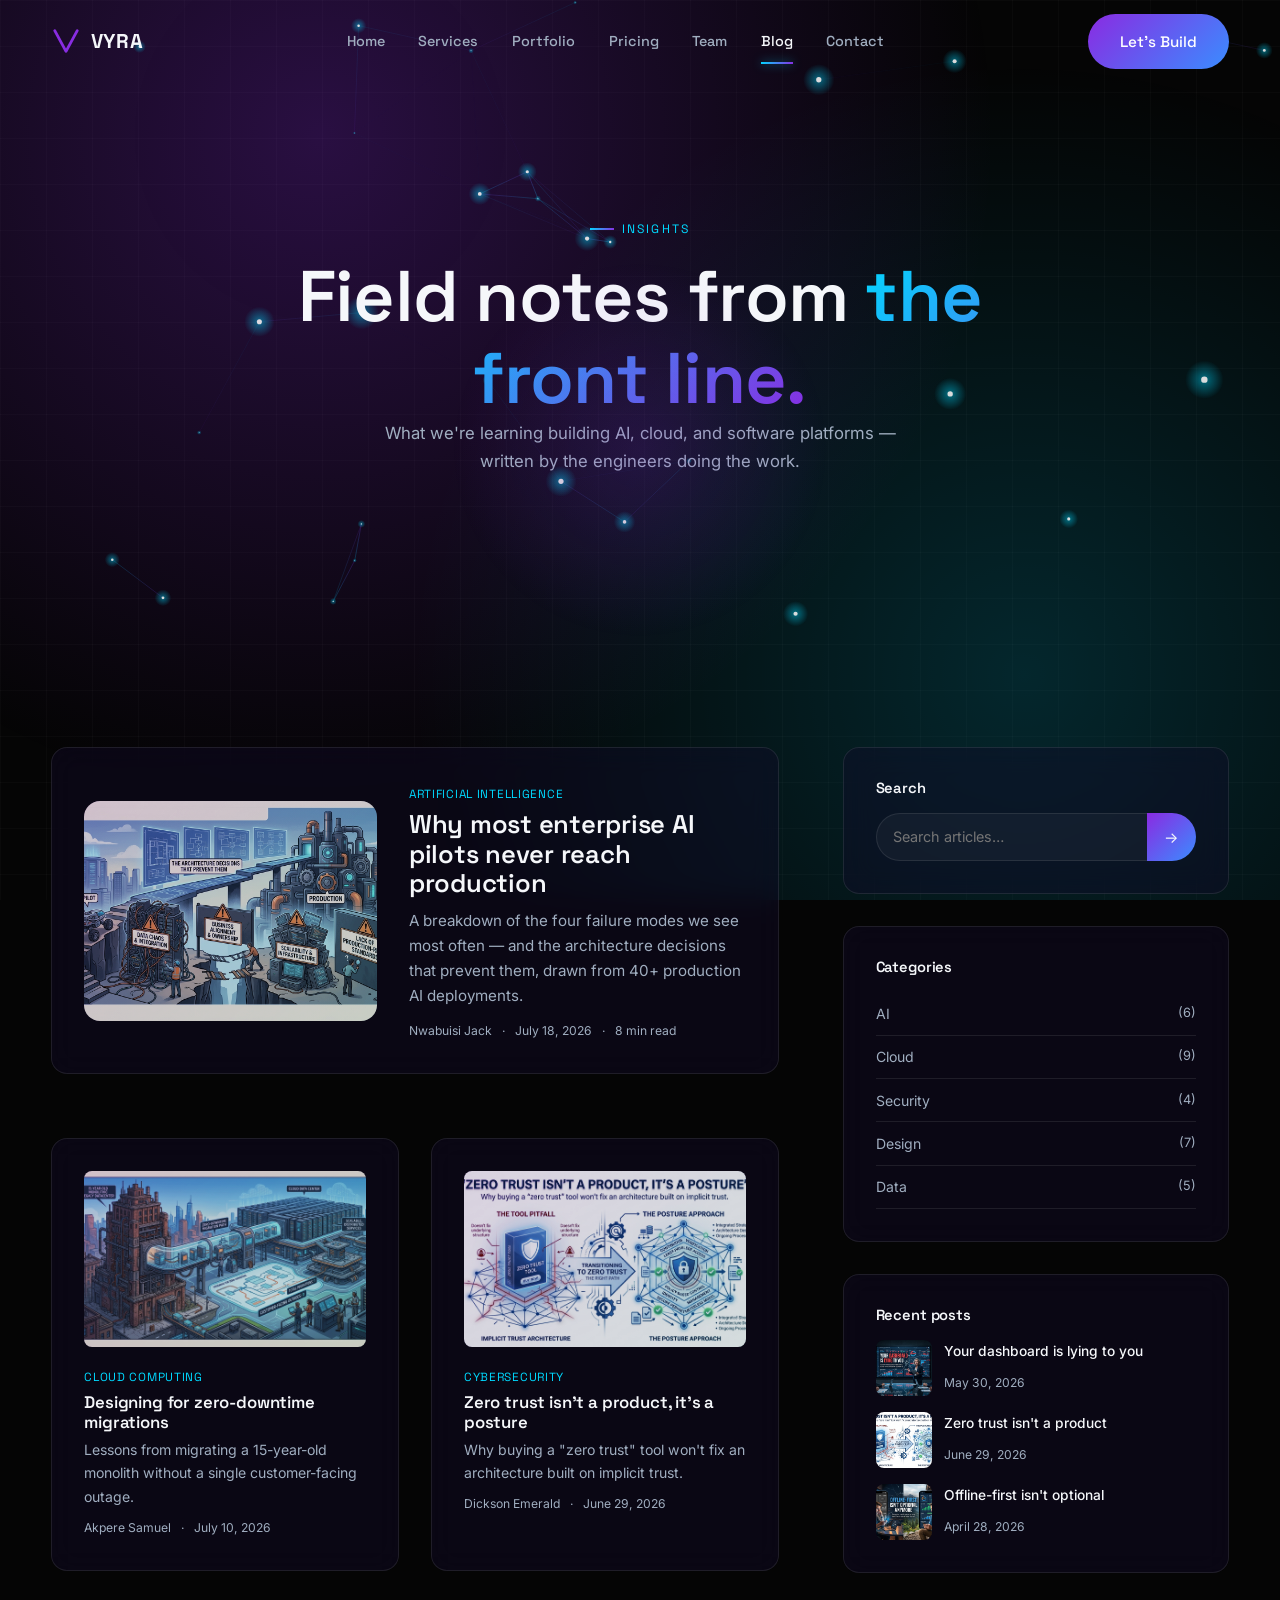
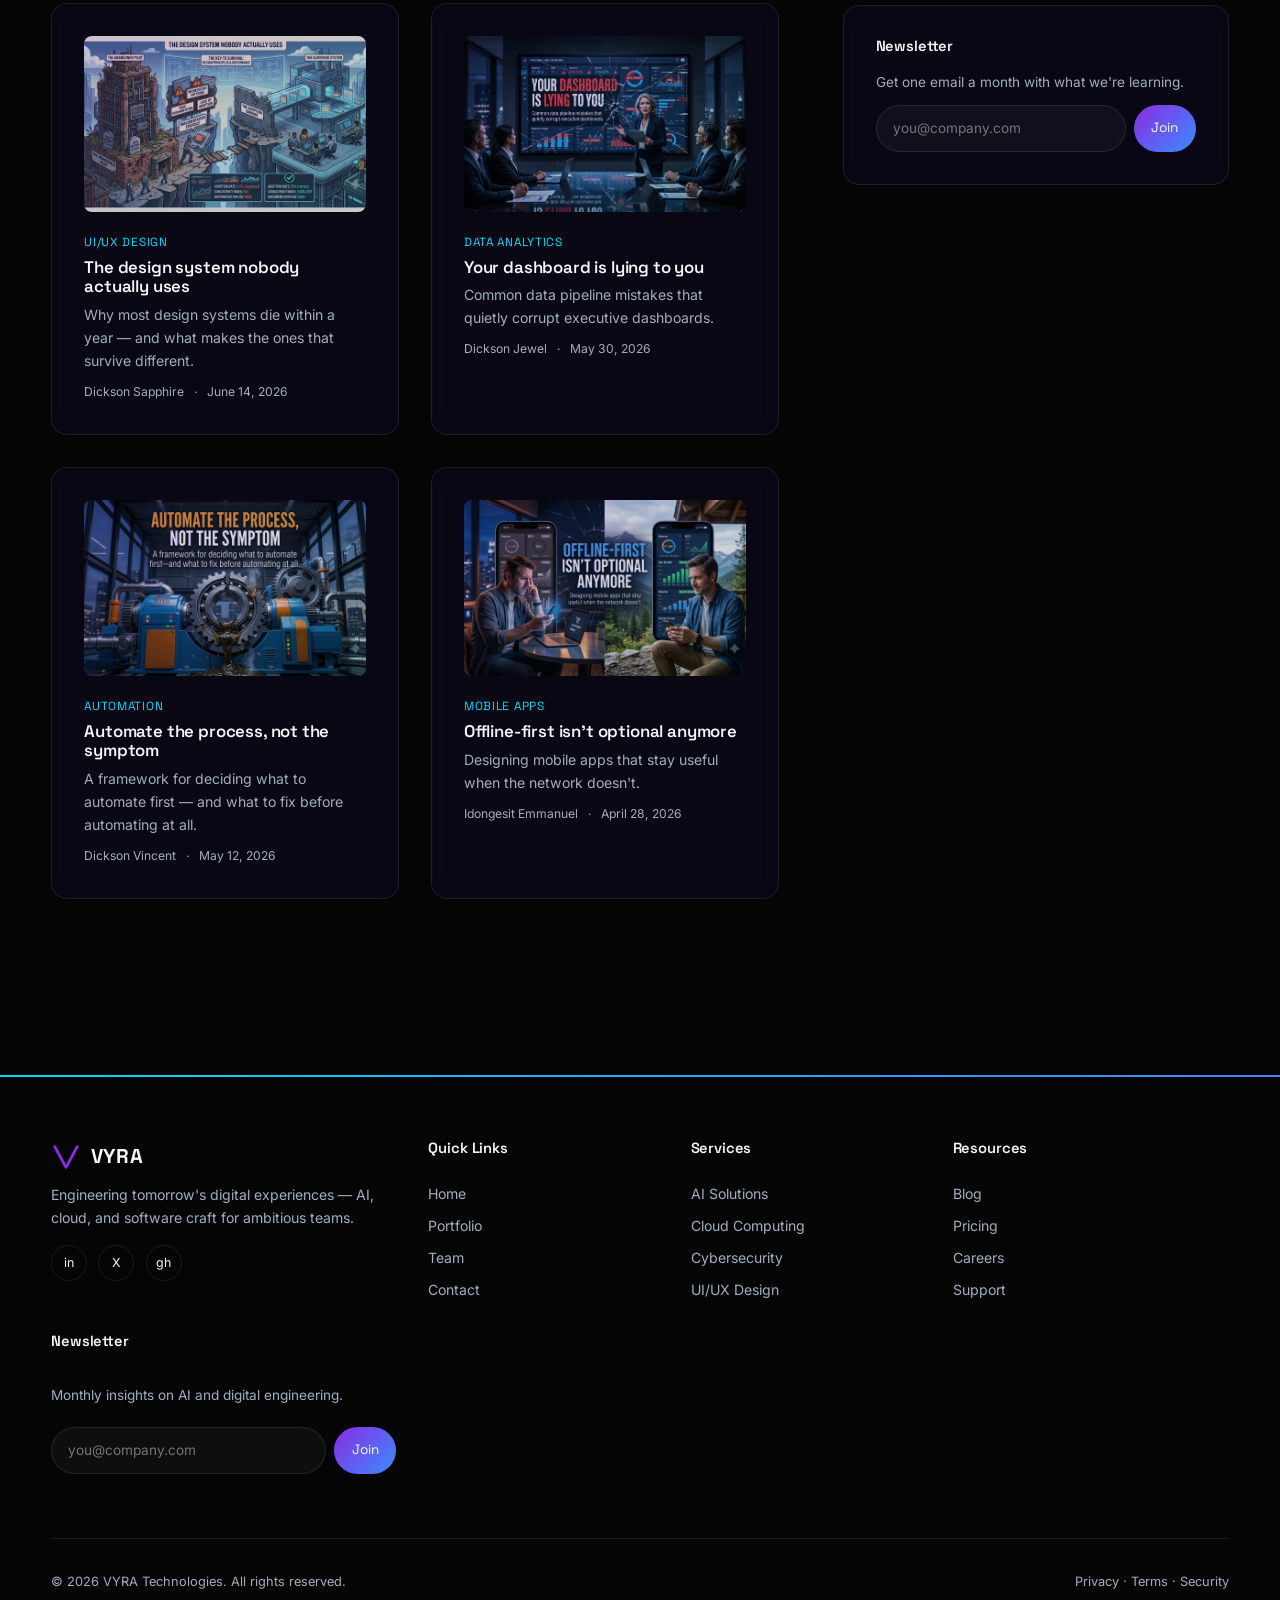
==== commit f2c74bde: "image format correction" ====
--- a/blog.html
+++ b/blog.html
@@ -52,58 +52,58 @@
       <div class="blog-layout">
         <div>
           <div class="glass-card featured-post reveal">
-            <div class="banner"><img src="images/AI.png.png" alt="Why most enterprise AI pilots never reach production" loading="lazy" width="800" height="600"></div>
+            <div class="banner"><img src="images/AI.png" alt="Why most enterprise AI pilots never reach production" loading="lazy" width="800" height="600"></div>
             <div class="body">
               <div class="post-cat">Artificial Intelligence</div>
               <h2 style="font-size:1.6rem">Why most enterprise AI pilots never reach production</h2>
               <p>A breakdown of the four failure modes we see most often — and the architecture decisions that prevent them, drawn from 40+ production AI deployments.</p>
-              <div class="post-meta"><span>Jonah Ade</span><span>·</span><span>July 18, 2026</span><span>·</span><span>8 min read</span></div>
+              <div class="post-meta"><span>Nwabuisi Jack</span><span>·</span><span>July 18, 2026</span><span>·</span><span>8 min read</span></div>
             </div>
           </div>
 
           <div id="blog-search-anchor"></div>
           <div class="post-grid">
             <div class="glass-card post-card reveal">
-              <div class="banner-sm"><img src="images/cloudcomputing.png.png" alt="Designing for zero-downtime migrations" loading="lazy" width="640" height="400"></div>
+              <div class="banner-sm"><img src="images/cloudcomputing.png" alt="Designing for zero-downtime migrations" loading="lazy" width="640" height="400"></div>
               <div class="post-cat">Cloud Computing</div>
               <h3 style="font-size:1.05rem">Designing for zero-downtime migrations</h3>
               <p style="font-size:.88rem">Lessons from migrating a 15-year-old monolith without a single customer-facing outage.</p>
-              <div class="post-meta"><span>Marcus Chen</span><span>·</span><span>July 10, 2026</span></div>
+              <div class="post-meta"><span>Akpere Samuel</span><span>·</span><span>July 10, 2026</span></div>
             </div>
             <div class="glass-card post-card reveal reveal-delay-1">
-              <div class="banner-sm"><img src="images/cybersecurity.png.png" alt="Zero trust isn't a product, it's a posture" loading="lazy" width="640" height="400"></div>
+              <div class="banner-sm"><img src="images/cybersecurity.png" alt="Zero trust isn't a product, it's a posture" loading="lazy" width="640" height="400"></div>
               <div class="post-cat">Cybersecurity</div>
               <h3 style="font-size:1.05rem">Zero trust isn't a product, it's a posture</h3>
               <p style="font-size:.88rem">Why buying a "zero trust" tool won't fix an architecture built on implicit trust.</p>
-              <div class="post-meta"><span>Sofia Marchetti</span><span>·</span><span>June 29, 2026</span></div>
+              <div class="post-meta"><span>Dickson Emerald</span><span>·</span><span>June 29, 2026</span></div>
             </div>
             <div class="glass-card post-card reveal reveal-delay-2">
-              <div class="banner-sm"><img src="images/UIUX.png.png" alt="The design system nobody actually uses" loading="lazy" width="640" height="400"></div>
+              <div class="banner-sm"><img src="images/UIUX.png" alt="The design system nobody actually uses" loading="lazy" width="640" height="400"></div>
               <div class="post-cat">UI/UX Design</div>
               <h3 style="font-size:1.05rem">The design system nobody actually uses</h3>
               <p style="font-size:.88rem">Why most design systems die within a year — and what makes the ones that survive different.</p>
-              <div class="post-meta"><span>Priya Ramanathan</span><span>·</span><span>June 14, 2026</span></div>
+              <div class="post-meta"><span>Dickson Sapphire</span><span>·</span><span>June 14, 2026</span></div>
             </div>
             <div class="glass-card post-card reveal reveal-delay-3">
-              <div class="banner-sm"><img src="images/dataanalytics.png.png" alt="Your dashboard is lying to you" loading="lazy" width="640" height="400"></div>
+              <div class="banner-sm"><img src="images/dataanalytics.png" alt="Your dashboard is lying to you" loading="lazy" width="640" height="400"></div>
               <div class="post-cat">Data Analytics</div>
               <h3 style="font-size:1.05rem">Your dashboard is lying to you</h3>
               <p style="font-size:.88rem">Common data pipeline mistakes that quietly corrupt executive dashboards.</p>
-              <div class="post-meta"><span>Naomi Sato</span><span>·</span><span>May 30, 2026</span></div>
+              <div class="post-meta"><span>Dickson Jewel</span><span>·</span><span>May 30, 2026</span></div>
             </div>
             <div class="glass-card post-card reveal">
-              <div class="banner-sm"><img src="images/automation.png.png" alt="Automate the process, not the symptom" loading="lazy" width="640" height="400"></div>
+              <div class="banner-sm"><img src="images/automation.png" alt="Automate the process, not the symptom" loading="lazy" width="640" height="400"></div>
               <div class="post-cat">Automation</div>
               <h3 style="font-size:1.05rem">Automate the process, not the symptom</h3>
               <p style="font-size:.88rem">A framework for deciding what to automate first — and what to fix before automating at all.</p>
-              <div class="post-meta"><span>David Okafor</span><span>·</span><span>May 12, 2026</span></div>
+              <div class="post-meta"><span>Dickson Vincent</span><span>·</span><span>May 12, 2026</span></div>
             </div>
             <div class="glass-card post-card reveal reveal-delay-1">
-              <div class="banner-sm"><img src="images/mobileapps.png.png" alt="Offline-first isn't optional anymore" loading="lazy" width="640" height="400"></div>
+              <div class="banner-sm"><img src="images/mobileapps.png" alt="Offline-first isn't optional anymore" loading="lazy" width="640" height="400"></div>
               <div class="post-cat">Mobile Apps</div>
               <h3 style="font-size:1.05rem">Offline-first isn't optional anymore</h3>
               <p style="font-size:.88rem">Designing mobile apps that stay useful when the network doesn't.</p>
-              <div class="post-meta"><span>Lucas Ferreira</span><span>·</span><span>April 28, 2026</span></div>
+              <div class="post-meta"><span>Idongesit Emmanuel</span><span>·</span><span>April 28, 2026</span></div>
             </div>
           </div>
           <p class="no-results">No articles match your search.</p>
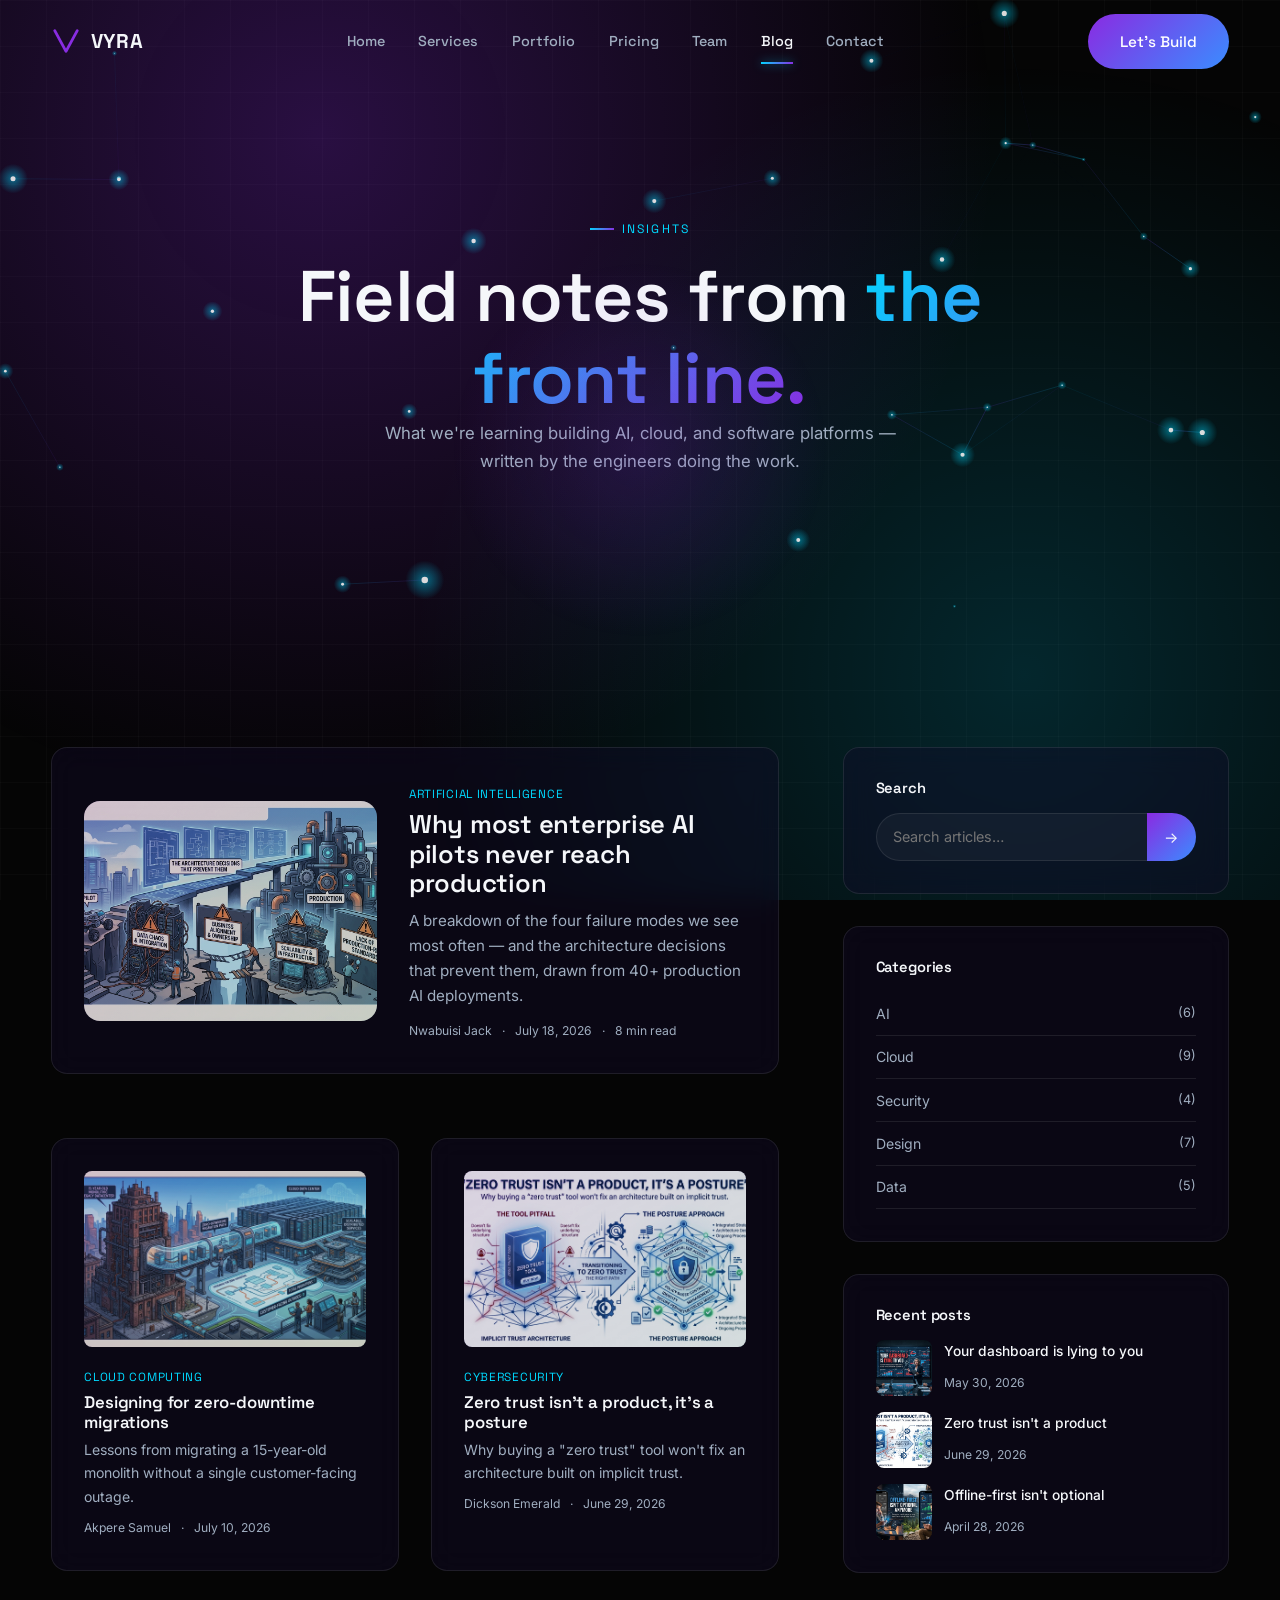
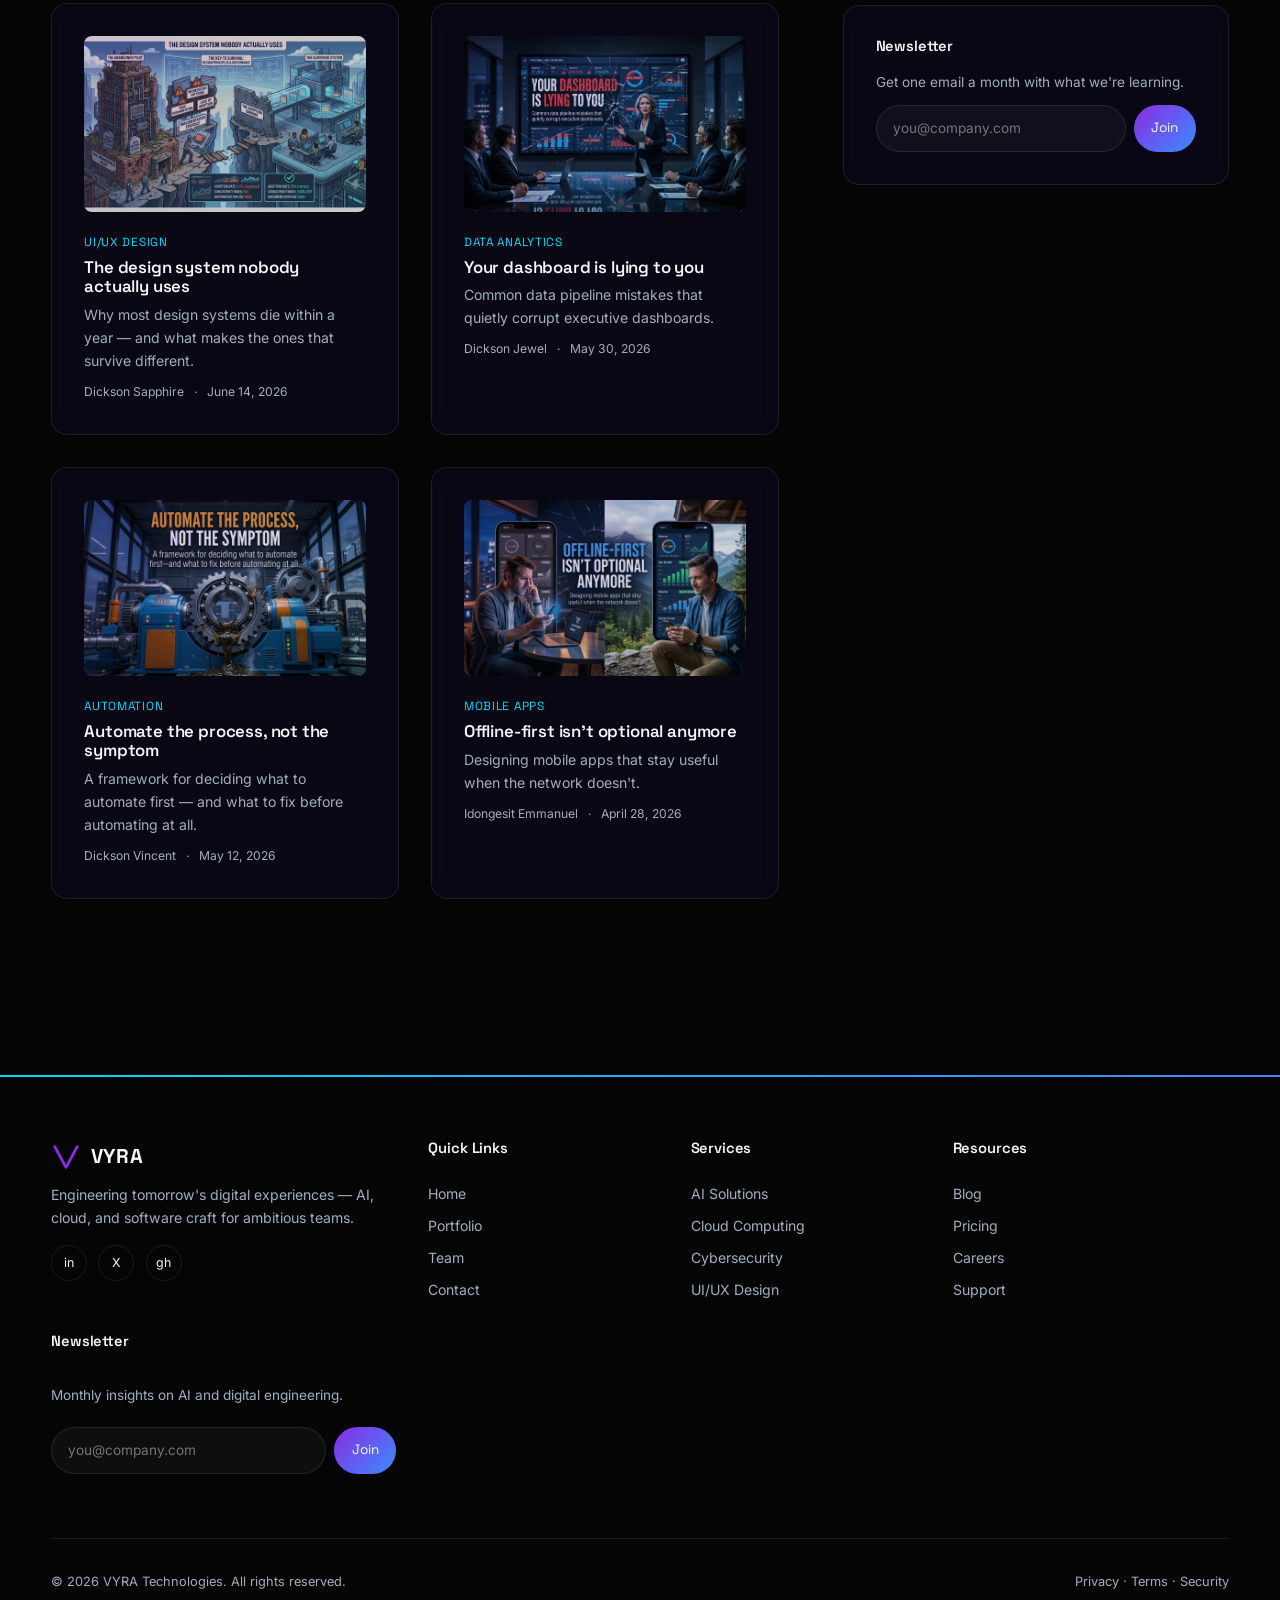
==== commit 38a3ba28: "Image format fix" ====
--- a/blog.html
+++ b/blog.html
@@ -130,9 +130,9 @@
           </div>
           <div class="glass-card sidebar-block reveal">
             <h4>Recent posts</h4>
-            <div class="recent-item"><img class="recent-thumb" src="images/dataanalytics.png.png" alt="Your dashboard is lying to you" loading="lazy"><div><strong>Your dashboard is lying to you</strong><div class="post-meta"><span>May 30, 2026</span></div></div></div>
-            <div class="recent-item"><img class="recent-thumb" src="images/cybersecurity.png.png" alt="Zero trust isn't a product" loading="lazy"><div><strong>Zero trust isn't a product</strong><div class="post-meta"><span>June 29, 2026</span></div></div></div>
-            <div class="recent-item"><img class="recent-thumb" src="images/mobileapps.png.png" alt="Offline-first isn't optional" loading="lazy"><div><strong>Offline-first isn't optional</strong><div class="post-meta"><span>April 28, 2026</span></div></div></div>
+            <div class="recent-item"><img class="recent-thumb" src="images/dataanalytics.png" alt="Your dashboard is lying to you" loading="lazy"><div><strong>Your dashboard is lying to you</strong><div class="post-meta"><span>May 30, 2026</span></div></div></div>
+            <div class="recent-item"><img class="recent-thumb" src="images/cybersecurity.png" alt="Zero trust isn't a product" loading="lazy"><div><strong>Zero trust isn't a product</strong><div class="post-meta"><span>June 29, 2026</span></div></div></div>
+            <div class="recent-item"><img class="recent-thumb" src="images/mobileapps.png" alt="Offline-first isn't optional" loading="lazy"><div><strong>Offline-first isn't optional</strong><div class="post-meta"><span>April 28, 2026</span></div></div></div>
           </div>
           <div class="glass-card sidebar-block reveal">
             <h4>Newsletter</h4>
